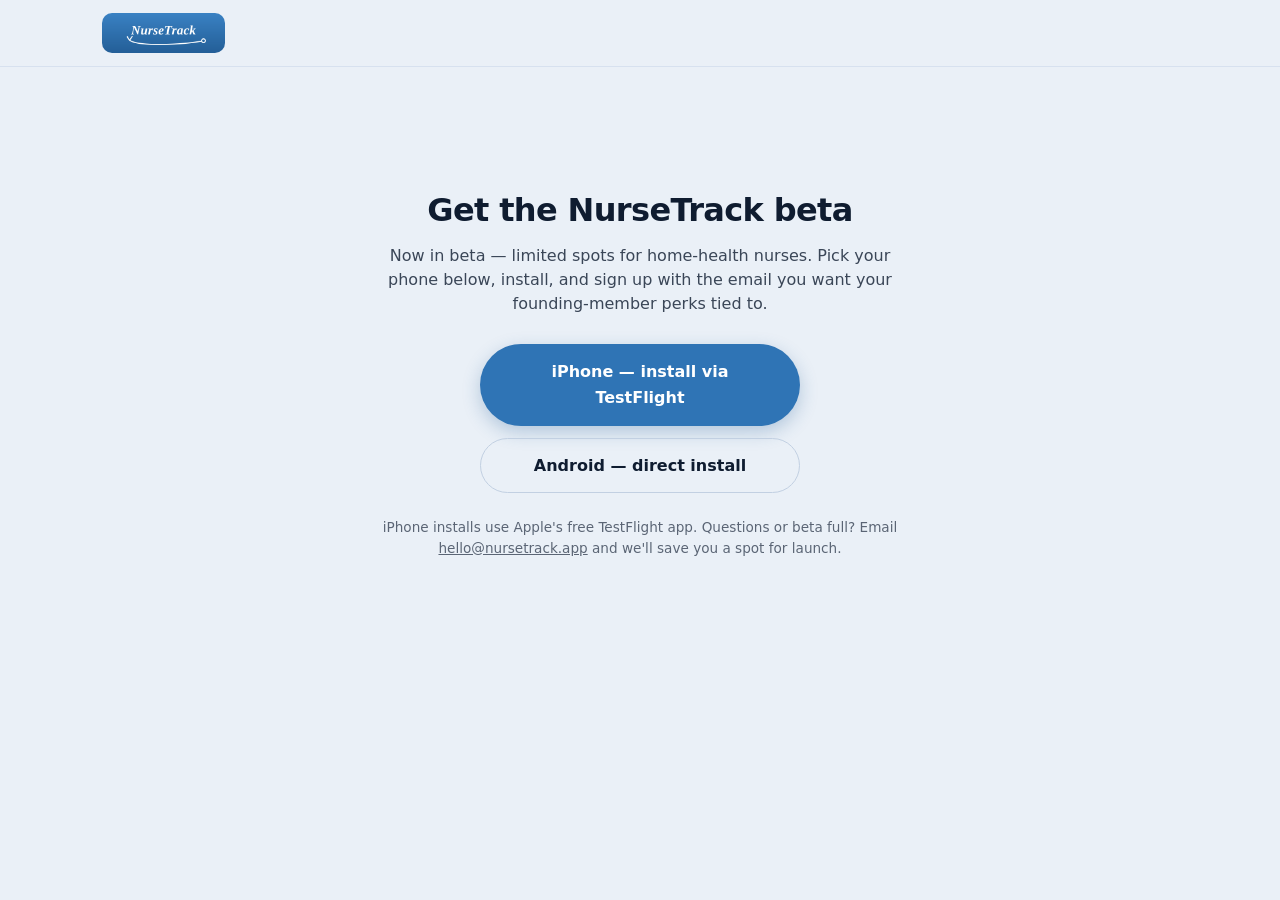
==== get.html @ 3b5f32b3 "feat: beta install redirects (/get, /ios, /android) + beta CTAs /ios 302s to the TestFlight public l" ====
<!DOCTYPE html>
<html lang="en">
<head>
  <meta charset="utf-8" />
  <meta name="viewport" content="width=device-width, initial-scale=1" />
  <meta name="theme-color" content="#2f74b5" />
  <title>Get NurseTrack — beta access</title>
  <meta name="description" content="Install the NurseTrack beta — limited spots for home-health nurses. iPhone via TestFlight, Android direct install." />
  <meta name="robots" content="noindex" />
  <link rel="icon" type="image/png" href="assets/app-icon-preview.png" />
  <link rel="stylesheet" href="styles.css" />
  <style>
    /* Page-scoped layout: a centered chooser card. Phones normally never
       see this page (vercel.json user-agent redirects send them straight
       to TestFlight / the APK); this is the desktop + unknown-device
       fallback, so it stays deliberately minimal. */
    .gt-wrap {
      min-height: 70vh;
      display: flex;
      align-items: center;
      justify-content: center;
      padding: 48px 20px;
    }
    .gt-card {
      max-width: 520px;
      width: 100%;
      text-align: center;
    }
    .gt-card h1 { margin-bottom: 12px; }
    .gt-sub { opacity: 0.8; margin-bottom: 28px; line-height: 1.5; }
    .gt-buttons {
      display: flex;
      flex-direction: column;
      gap: 12px;
      max-width: 320px;
      margin: 0 auto 24px;
    }
    .gt-note { font-size: 0.85rem; opacity: 0.65; line-height: 1.5; }
    .gt-note a { color: inherit; }
  </style>
</head>
<body id="top">
  <header class="mk-nav">
    <div class="mk-wrap mk-navrow">
      <a class="mk-wordmark" href="/" aria-label="NurseTrack — home">
        <picture>
          <source srcset="assets/wordmark-banner-dark.png" media="(prefers-color-scheme: dark)" />
          <img src="assets/wordmark-banner.png" alt="NurseTrack" width="1600" height="520" />
        </picture>
      </a>
    </div>
  </header>

  <main class="gt-wrap">
    <div class="gt-card">
      <h1>Get the NurseTrack beta</h1>
      <p class="gt-sub">
        Now in beta — limited spots for home-health nurses.
        Pick your phone below, install, and sign up with the email
        you want your founding-member perks tied to.
      </p>
      <div class="gt-buttons">
        <a class="mk-btn primary" href="/ios">iPhone — install via TestFlight</a>
        <a class="mk-btn ghost" href="/android">Android — direct install</a>
      </div>
      <p class="gt-note">
        iPhone installs use Apple's free TestFlight app.
        Questions or beta full? Email
        <a href="mailto:hello@nursetrack.app">hello@nursetrack.app</a>
        and we'll save you a spot for launch.
      </p>
    </div>
  </main>
</body>
</html>
---- styles.css ----
/*
 * NurseTrack marketing site — nursetrack.app
 * Theme: "Deep Azure", mirrored from the mobile app (nursetrack/src/theme/tokens.ts).
 * Static site: no build step, no external requests, system font stack.
 * Light is the default; the dark palette applies via prefers-color-scheme.
 */

:root {
  color-scheme: light;
  --nt-bg: #eaf0f7;
  --nt-surface: #ffffff;
  --nt-surface-raised: #ffffff;
  --nt-hairline: #e4ebf4;
  --nt-border: #d7e1ef;
  --nt-border-strong: #c2d0e2;
  --nt-text-primary: #0f1c30;
  --nt-text-secondary: #4c5c78;
  --nt-text-tertiary: #8592ab;
  --nt-accent: #2f74b5;
  --nt-accent-hover: #245f98;
  --nt-accent-text: #245f98;
  --nt-accent-bg: rgba(47, 116, 181, 0.1);
  --nt-on-accent: #ffffff;
  --nt-success: #14a06a;
  --nt-success-bg: rgba(20, 160, 106, 0.1);
  --nt-warning: #c77d18;
  --nt-warning-bg: rgba(199, 125, 24, 0.12);
  --nt-danger: #d1493f;

  /* marketing-only derived tokens */
  --mk-band-bg: linear-gradient(135deg, #2f74b5, #245f98);
  --mk-band-ink: #ffffff;
  --mk-band-sub: rgba(255, 255, 255, 0.84);
  --mk-band-eyebrow: rgba(255, 255, 255, 0.7);
  --mk-nav-bg: rgba(234, 240, 247, 0.86);
  --mk-shadow-sm: 0 1px 2px rgba(15, 28, 48, 0.05), 0 2px 8px rgba(15, 28, 48, 0.05);
  --mk-shadow-lg: 0 10px 40px rgba(15, 28, 48, 0.14), 0 2px 8px rgba(15, 28, 48, 0.08);
  --mk-btn-shadow: 0 6px 18px rgba(36, 95, 152, 0.28);
  --mk-btn-shadow-hover: 0 12px 28px rgba(36, 95, 152, 0.34);
  --mk-ph-bg: #fdf3d7;
  --mk-ph-ink: #8a6d00;
}

@media (prefers-color-scheme: dark) {
  :root {
    color-scheme: dark;
    --nt-bg: #0b121e;
    --nt-surface: #131c2b;
    --nt-surface-raised: #1a2434;
    --nt-hairline: rgba(160, 180, 210, 0.08);
    --nt-border: #223145;
    --nt-border-strong: #2c3d55;
    --nt-text-primary: #ffffff;
    --nt-text-secondary: #b6c2d6;
    --nt-text-tertiary: #8a97ad;
    --nt-accent: #5b9bd5;
    --nt-accent-hover: #4d8fd6;
    --nt-accent-text: #8fbde6;
    --nt-accent-bg: rgba(91, 155, 213, 0.15);
    --nt-on-accent: #0b121e;
    --nt-success: #3fcf8e;
    --nt-success-bg: rgba(63, 207, 142, 0.14);
    --nt-warning: #f0b45e;
    --nt-warning-bg: rgba(240, 180, 94, 0.16);
    --nt-danger: #f2837b;

    --mk-band-bg: linear-gradient(135deg, #17273d, #101b2c);
    --mk-band-ink: #ffffff;
    --mk-band-sub: #b6c2d6;
    --mk-band-eyebrow: #8fbde6;
    --mk-nav-bg: rgba(11, 18, 30, 0.86);
    --mk-shadow-sm: 0 1px 2px rgba(0, 0, 0, 0.3), 0 2px 8px rgba(0, 0, 0, 0.3);
    --mk-shadow-lg: 0 14px 44px rgba(0, 0, 0, 0.5), 0 2px 10px rgba(0, 0, 0, 0.35);
    --mk-btn-shadow: 0 6px 18px rgba(0, 0, 0, 0.4);
    --mk-btn-shadow-hover: 0 12px 28px rgba(0, 0, 0, 0.5);
    --mk-ph-bg: #3a2f0a;
    --mk-ph-ink: #e8c15a;
  }
}

*, *::before, *::after { box-sizing: border-box; }

html { scroll-behavior: smooth; }

body {
  margin: 0;
  background: var(--nt-bg);
  color: var(--nt-text-primary);
  font-family: -apple-system, BlinkMacSystemFont, 'Segoe UI', system-ui, Roboto,
    Helvetica, Arial, sans-serif;
  line-height: 1.6;
  -webkit-font-smoothing: antialiased;
  -moz-osx-font-smoothing: grayscale;
  min-height: 100vh;
  overflow-x: hidden;
}

a { color: inherit; }
img { max-width: 100%; }
h1, h2, h3, h4 {
  letter-spacing: -0.02em;
  line-height: 1.12;
  margin: 0;
  text-wrap: balance;
}

.mk-wrap { max-width: 1120px; margin: 0 auto; padding: 0 22px; }

.mk-eyebrow {
  font-size: 12.5px;
  letter-spacing: 0.16em;
  text-transform: uppercase;
  color: var(--nt-accent-text);
  font-weight: 700;
  margin: 0;
}

/* ---------- buttons (pill, matching the app's primary buttons) ---------- */
.mk-btn {
  display: inline-flex;
  align-items: center;
  justify-content: center;
  gap: 9px;
  font-family: inherit;
  font-weight: 700;
  font-size: 16px;
  border-radius: 999px;
  padding: 14px 26px;
  text-decoration: none;
  cursor: pointer;
  border: 1px solid transparent;
  transition: transform 0.15s ease, box-shadow 0.15s ease, background 0.15s ease;
  min-height: 48px; /* tap-friendly */
}
.mk-btn.primary {
  background: var(--nt-accent);
  color: var(--nt-on-accent);
  box-shadow: var(--mk-btn-shadow);
}
.mk-btn.primary:hover {
  background: var(--nt-accent-hover);
  transform: translateY(-2px);
  box-shadow: var(--mk-btn-shadow-hover);
}
.mk-btn.ghost {
  background: transparent;
  color: var(--nt-text-primary);
  border-color: var(--nt-border-strong);
}
.mk-btn.ghost:hover { border-color: var(--nt-accent); color: var(--nt-accent-text); }
.mk-btn.small { padding: 9px 18px; font-size: 14px; min-height: 40px; }
.mk-btn:focus-visible { outline: 3px solid var(--nt-accent); outline-offset: 2px; }

/* ---------- brand lockups (wordmark banner + app icon) ---------- */
.mk-wordmark {
  display: inline-flex;
  align-items: center;
  text-decoration: none;
}
.mk-wordmark img {
  display: block;
  height: 40px;
  width: auto;
  border-radius: 10px;
}
.mk-wordmark.foot img { height: 34px; }
.mk-appicon {
  width: 64px;
  height: 64px;
  border-radius: 15px;
  overflow: hidden;
  box-shadow: var(--mk-shadow-sm);
  flex: none;
}
.mk-appicon img {
  width: 100%;
  height: 100%;
  object-fit: cover;
  /* the preview PNG has a light matte around the icon — zoom past it */
  transform: scale(1.34);
}
.mk-appicon.lg { width: 76px; height: 76px; border-radius: 18px; }

/* ---------- nav ---------- */
.mk-nav {
  position: sticky;
  top: 0;
  z-index: 50;
  background: var(--mk-nav-bg);
  backdrop-filter: blur(10px);
  -webkit-backdrop-filter: blur(10px);
  border-bottom: 1px solid var(--nt-border);
}
.mk-navrow { display: flex; align-items: center; justify-content: space-between; height: 66px; }
.mk-brand {
  display: flex; align-items: center; gap: 10px;
  font-weight: 800; font-size: 19px; letter-spacing: -0.02em;
  text-decoration: none; color: var(--nt-text-primary);
}
.mk-navlinks { display: flex; align-items: center; gap: 24px; }
.mk-navlinks a.txt {
  font-size: 14.5px; color: var(--nt-text-secondary);
  text-decoration: none; font-weight: 600;
  min-height: 48px; display: inline-flex; align-items: center;
}
.mk-navlinks a.txt:hover { color: var(--nt-text-primary); }
@media (max-width: 760px) { .mk-navlinks .hide { display: none; } }

/* ---------- hero ---------- */
.mk-hero { padding: clamp(44px, 7vw, 84px) 0 clamp(40px, 5vw, 64px); }
.mk-herogrid {
  display: grid; grid-template-columns: 1.05fr 0.95fr;
  gap: 48px; align-items: center;
}
@media (max-width: 880px) { .mk-herogrid { grid-template-columns: 1fr; gap: 38px; } }
.mk-hero h1 { font-size: clamp(38px, 6.4vw, 66px); font-weight: 800; margin: 16px 0 0; }
.mk-hero h1 .u { color: var(--nt-accent); }
@media (prefers-color-scheme: dark) { .mk-hero h1 .u { color: var(--nt-accent-text); } }
.mk-hero .sub {
  font-size: clamp(17px, 2.2vw, 20px); color: var(--nt-text-secondary);
  max-width: 36ch; margin: 20px 0 0;
}
.mk-cta-row { display: flex; gap: 14px; flex-wrap: wrap; margin-top: 30px; }
.mk-trust {
  margin-top: 20px; font-size: 13.5px; color: var(--nt-text-secondary);
  display: flex; align-items: center; gap: 8px;
}
.mk-trust svg { width: 16px; height: 16px; color: var(--nt-success); flex: none; }

.mk-reveal { opacity: 0; transform: translateY(14px); }
.mk-reveal.in { opacity: 1; transform: none; transition: opacity 0.7s ease, transform 0.7s ease; }

/* ---------- phone mockup ---------- */
.mk-phonewrap { position: relative; display: grid; place-items: center; }
.mk-glow {
  position: absolute; inset: -10% -6% -6% -6%;
  background: radial-gradient(60% 55% at 60% 30%, var(--nt-accent-bg), transparent 70%);
  filter: blur(10px); z-index: 0;
}
.mk-phone {
  position: relative; z-index: 1;
  width: min(300px, 80vw); aspect-ratio: 295 / 600;
  background: var(--nt-surface); border: 1px solid var(--nt-border);
  border-radius: 38px; box-shadow: var(--mk-shadow-lg); padding: 12px;
}
.mk-screen {
  height: 100%; border-radius: 28px; overflow: hidden;
  background: linear-gradient(180deg, var(--nt-accent), var(--nt-accent-hover));
  position: relative; display: flex; flex-direction: column;
}
.mk-stbar {
  display: flex; align-items: center; justify-content: space-between;
  padding: 14px 16px 8px; color: #fff;
}
.mk-stbar .t { font-size: 12px; opacity: 0.85; font-variant-numeric: tabular-nums; }
.mk-stbar .b { display: flex; gap: 5px; }
.mk-stbar .b i {
  width: 5px; height: 5px; border-radius: 50%;
  background: rgba(255, 255, 255, 0.7); display: block;
}
.mk-apphdr { color: #fff; padding: 2px 18px 14px; display: flex; align-items: center; gap: 12px; }
.mk-apphdr .mk-appicon { width: 40px; height: 40px; border-radius: 10px; }
.mk-apphdr .hi { font-size: 13px; opacity: 0.85; }
.mk-apphdr .h2 { font-size: 18px; font-weight: 800; letter-spacing: -0.02em; }
.mk-sheet {
  flex: 1; background: var(--nt-bg); border-radius: 22px 22px 0 0;
  margin-top: 2px; padding: 16px 14px;
  display: flex; flex-direction: column; gap: 11px; overflow: hidden;
}
.mk-card {
  background: var(--nt-surface); border: 1px solid var(--nt-border);
  border-radius: 14px; padding: 13px 14px; box-shadow: var(--mk-shadow-sm);
}
.mk-card .lab {
  font-size: 10px; letter-spacing: 0.12em; text-transform: uppercase;
  color: var(--nt-text-tertiary); font-weight: 700;
  display: flex; align-items: center; justify-content: space-between;
}
.mk-card .lab.start { justify-content: flex-start; gap: 6px; }
.mk-badge {
  font-size: 9.5px; font-weight: 700; padding: 2px 8px; border-radius: 20px;
  background: var(--nt-accent-bg); color: var(--nt-accent-text);
}
.mk-noteline { height: 7px; border-radius: 4px; background: var(--nt-bg); margin-top: 9px; }
.mk-noteline.s { width: 88%; } .mk-noteline.m { width: 66%; } .mk-noteline.l { width: 94%; }
.mk-miletile {
  background: var(--nt-surface); border: 1px solid var(--nt-border);
  border-radius: 14px; padding: 13px 14px; box-shadow: var(--mk-shadow-sm);
  display: flex; align-items: center; justify-content: space-between;
}
.mk-miletile .lab {
  font-size: 10px; letter-spacing: 0.12em; text-transform: uppercase;
  color: var(--nt-text-tertiary); font-weight: 700;
  display: flex; align-items: center; justify-content: flex-start; gap: 6px;
}
.mk-miletile .n {
  font-weight: 800; font-size: 22px; color: var(--nt-success);
  font-variant-numeric: tabular-nums;
}
.mk-miletile .sub { font-size: 11px; color: var(--nt-text-secondary); margin-top: 1px; }
.mk-miletile svg { color: var(--nt-success); }
.mk-odo { display: flex; align-items: baseline; gap: 6px; }
.mk-routepill {
  display: flex; align-items: center; gap: 9px;
  background: var(--nt-accent); color: var(--nt-on-accent);
  border-radius: 999px; padding: 11px 14px; font-size: 12.5px; font-weight: 700;
}
.mk-routepill .dot {
  width: 8px; height: 8px; border-radius: 50%; background: var(--nt-success);
  flex: none; box-shadow: 0 0 0 3px var(--nt-success-bg);
}
.mk-routepill.tight { margin-top: 6px; align-self: flex-start; }

/* ---------- problem band ---------- */
.mk-band { background: var(--mk-band-bg); color: var(--mk-band-ink); }
@media (prefers-color-scheme: dark) {
  .mk-band { border-top: 1px solid var(--nt-border); border-bottom: 1px solid var(--nt-border); }
}
.mk-band .mk-wrap { padding-top: clamp(46px, 6vw, 74px); padding-bottom: clamp(46px, 6vw, 74px); }
.mk-band .mk-eyebrow { color: var(--mk-band-eyebrow); }
.mk-band h2 { color: var(--mk-band-ink); font-size: clamp(26px, 4vw, 40px); font-weight: 800; max-width: 22ch; margin-top: 14px; }
.mk-band .lede { color: var(--mk-band-sub); font-size: 18px; max-width: 56ch; margin: 16px 0 0; }
.mk-statgrid { display: grid; grid-template-columns: repeat(4, 1fr); gap: 22px; margin-top: 40px; }
@media (max-width: 820px) { .mk-statgrid { grid-template-columns: repeat(2, 1fr); gap: 26px; } }
.mk-stat .big {
  font-weight: 800; font-size: clamp(30px, 4.4vw, 46px);
  color: var(--mk-band-ink); letter-spacing: -0.02em; font-variant-numeric: tabular-nums;
}
.mk-stat .cap { color: var(--mk-band-sub); font-size: 14px; margin-top: 6px; max-width: 24ch; }

/* ---------- sections / features ---------- */
section { padding: clamp(56px, 7vw, 96px) 0; }
.mk-band.mk-sec, .mk-price.mk-sec { padding: 0; }
.mk-sechead { max-width: 62ch; }
.mk-sechead h2 { font-size: clamp(28px, 4.2vw, 44px); font-weight: 800; margin-top: 14px; }
.mk-sechead p { color: var(--nt-text-secondary); font-size: 18px; margin: 16px 0 0; }
.mk-features { margin-top: 36px; }

.mk-feature {
  display: grid; grid-template-columns: 1fr 1fr;
  gap: clamp(28px, 5vw, 68px); align-items: center;
  padding: clamp(30px, 4vw, 44px) 0; border-top: 1px solid var(--nt-border);
}
.mk-feature:first-of-type { border-top: none; }
.mk-feature.flip .mk-fvis { order: -1; }
@media (max-width: 860px) {
  .mk-feature { grid-template-columns: 1fr; gap: 26px; }
  .mk-feature.flip .mk-fvis { order: 0; }
}
.mk-ftag {
  font-size: 12px; letter-spacing: 0.14em; text-transform: uppercase;
  color: var(--nt-accent-text); font-weight: 700;
}
.mk-feature h3 { font-size: clamp(23px, 3vw, 31px); font-weight: 800; margin-top: 12px; }
.mk-feature p { color: var(--nt-text-secondary); font-size: 16.5px; margin: 14px 0 0; max-width: 44ch; }
.mk-fstat {
  margin-top: 20px; display: inline-flex; align-items: baseline; gap: 10px;
  background: var(--nt-surface); border: 1px solid var(--nt-border);
  border-radius: 12px; padding: 11px 15px; box-shadow: var(--mk-shadow-sm);
}
.mk-fstat b {
  font-size: 24px; font-weight: 800; color: var(--nt-accent-text);
  font-variant-numeric: tabular-nums; letter-spacing: -0.02em;
}
.mk-fstat span { font-size: 13.5px; color: var(--nt-text-secondary); }
.mk-fvis {
  background: var(--nt-surface); border: 1px solid var(--nt-border);
  border-radius: 16px; box-shadow: var(--mk-shadow-lg); padding: 22px;
  min-height: 230px; display: flex; flex-direction: column; justify-content: center;
  gap: 12px; position: relative; overflow: hidden;
}

/* mini viz pieces */
.mk-vrow { display: flex; align-items: center; gap: 12px; }
.mk-vrow.wrap { margin-top: 6px; flex-wrap: wrap; }
.mk-vrow svg { flex: none; }
.mk-vchip {
  font-size: 11.5px; font-weight: 700; padding: 4px 10px; border-radius: 999px;
  background: var(--nt-bg); color: var(--nt-text-secondary);
  border: 1px solid var(--nt-hairline);
}
.mk-vchip.on { background: var(--nt-accent-bg); color: var(--nt-accent-text); border-color: transparent; }
.mk-vchip.pad-top { margin-top: 14px; align-self: flex-start; }
.mk-barwrap { display: flex; flex-direction: column; gap: 10px; }
.mk-barwrap.pad-top { margin-top: 16px; }
.mk-bar { display: flex; align-items: center; gap: 12px; font-size: 12.5px; color: var(--nt-text-secondary); font-variant-numeric: tabular-nums; }
.mk-bar .who { width: 74px; flex: none; }
.mk-bar .who.on, .mk-bar .val.on { color: var(--nt-accent-text); font-weight: 700; }
.mk-bar .track { flex: 1; height: 10px; border-radius: 6px; background: var(--nt-bg); overflow: hidden; }
.mk-bar .fill { height: 100%; border-radius: 6px; display: block; }
.mk-bar .fill.a { width: 100%; background: var(--nt-border-strong); }
.mk-bar .fill.b { width: 9%; background: var(--nt-accent); }
.mk-bar .fill.full { width: 100%; background: var(--nt-accent); }
.mk-moneyrow { display: flex; align-items: baseline; justify-content: space-between; font-variant-numeric: tabular-nums; }
.mk-moneyrow.gap { margin-top: 8px; }
.mk-moneyrow .k { font-size: 13px; color: var(--nt-text-secondary); }
.mk-moneyrow .k.total { color: var(--nt-text-primary); font-weight: 700; }
.mk-moneyrow .v { font-size: 15px; font-weight: 700; color: var(--nt-text-primary); }
.mk-divider { height: 1px; background: var(--nt-border); margin: 14px 0; }
.mk-bigmoney {
  font-weight: 800; font-size: clamp(30px, 4vw, 40px); color: var(--nt-success);
  font-variant-numeric: tabular-nums; letter-spacing: -0.02em;
}
.mk-fine-note { margin: 12px 0 0; font-size: 13px; color: var(--nt-text-secondary); }
.mk-stops { display: flex; flex-direction: column; }
.mk-stop { display: flex; align-items: center; gap: 12px; padding: 7px 0; font-size: 13.5px; }
.mk-stop .pin {
  width: 22px; height: 22px; border-radius: 50%;
  display: grid; place-items: center; font-size: 11px; font-weight: 700;
  color: var(--nt-on-accent); background: var(--nt-accent); flex: none;
}
.mk-stop .pin.acc { background: var(--nt-success); color: #fff; }
.mk-stop .meta { font-size: 11.5px; color: var(--nt-text-tertiary); margin-left: auto; font-variant-numeric: tabular-nums; }

/* "more in the box" grid */
.mk-more { display: grid; grid-template-columns: repeat(3, 1fr); gap: 16px; margin-top: 34px; }
@media (max-width: 820px) { .mk-more { grid-template-columns: 1fr; } }
.mk-morecard {
  background: var(--nt-surface); border: 1px solid var(--nt-border);
  border-radius: 14px; padding: 20px; box-shadow: var(--mk-shadow-sm);
}
.mk-morecard .ic {
  width: 34px; height: 34px; border-radius: 10px;
  background: var(--nt-accent-bg); color: var(--nt-accent-text);
  display: grid; place-items: center; margin-bottom: 12px;
}
.mk-morecard .ic svg { width: 18px; height: 18px; }
.mk-morecard h4 { font-size: 16px; font-weight: 750; margin: 0; }
.mk-morecard p { margin: 6px 0 0; font-size: 14px; color: var(--nt-text-secondary); }

/* ---------- day timeline ---------- */
.mk-day { background: var(--nt-surface); border-top: 1px solid var(--nt-border); border-bottom: 1px solid var(--nt-border); }
.mk-timeline { display: grid; grid-template-columns: repeat(2, 1fr); gap: 16px; margin-top: 38px; }
@media (max-width: 760px) { .mk-timeline { grid-template-columns: 1fr; } }
.mk-tl {
  background: var(--nt-bg); border: 1px solid var(--nt-border);
  border-radius: 16px; padding: 18px 20px; display: flex; gap: 16px;
}
@media (prefers-color-scheme: dark) {
  .mk-tl { background: var(--nt-surface-raised); }
}
.mk-tl .time {
  font-weight: 800; font-size: 14px; color: var(--nt-accent-text);
  flex: none; width: 64px; padding-top: 2px; font-variant-numeric: tabular-nums;
}
.mk-tl h4 { margin: 0; font-size: 16px; font-weight: 750; }
.mk-tl p { margin: 5px 0 0; font-size: 14px; color: var(--nt-text-secondary); }

/* ---------- HIPAA / trust ---------- */
.mk-safe { display: grid; grid-template-columns: 1.1fr 0.9fr; gap: 44px; align-items: center; }
@media (max-width: 820px) { .mk-safe { grid-template-columns: 1fr; gap: 28px; } }
.mk-safe h2 { font-size: clamp(26px, 3.6vw, 38px); font-weight: 800; margin-top: 14px; }
.mk-safe .lede { color: var(--nt-text-secondary); font-size: 17px; margin: 14px 0 0; max-width: 46ch; }
.mk-checks { display: flex; flex-direction: column; gap: 14px; margin-top: 22px; }
.mk-check { display: flex; gap: 13px; align-items: flex-start; }
.mk-check .ic {
  width: 26px; height: 26px; border-radius: 8px;
  background: var(--nt-success-bg); color: var(--nt-success);
  display: grid; place-items: center; flex: none;
}
.mk-check .ic svg { width: 15px; height: 15px; }
.mk-check b { font-weight: 700; }
.mk-check p { margin: 2px 0 0; color: var(--nt-text-secondary); font-size: 14.5px; }
.mk-shield {
  background: var(--nt-surface); border: 1px solid var(--nt-border);
  border-radius: 16px; box-shadow: var(--mk-shadow-lg); padding: 30px; text-align: center;
}
.mk-shield .big {
  width: 74px; height: 74px; border-radius: 20px; background: var(--nt-accent);
  display: grid; place-items: center; margin: 0 auto 16px;
}
.mk-shield .big svg { width: 38px; height: 38px; color: var(--nt-on-accent); }
.mk-shield h3 { font-size: 22px; font-weight: 800; }
.mk-shield p { color: var(--nt-text-secondary); font-size: 14.5px; margin: 8px 0 0; }
.mk-shield .note {
  font-size: 12px; color: var(--nt-text-tertiary); margin-top: 16px;
  border-top: 1px solid var(--nt-border); padding-top: 14px;
}

/* ---------- pricing ---------- */
.mk-price { background: var(--mk-band-bg); color: var(--mk-band-ink); }
@media (prefers-color-scheme: dark) {
  .mk-price { border-top: 1px solid var(--nt-border); border-bottom: 1px solid var(--nt-border); }
}
.mk-price .mk-wrap { text-align: center; }
.mk-price .mk-eyebrow { color: var(--mk-band-eyebrow); }
.mk-price h2 { color: var(--mk-band-ink); font-size: clamp(28px, 4.4vw, 44px); font-weight: 800; margin-top: 12px; }
.mk-pricecard {
  background: var(--nt-surface); color: var(--nt-text-primary);
  border-radius: 16px; box-shadow: var(--mk-shadow-lg);
  max-width: 520px; margin: 36px auto 0; overflow: hidden;
  border: 1px solid var(--nt-border); text-align: left;
}
.mk-pricetop {
  padding: 28px 30px; display: flex; align-items: flex-end;
  justify-content: space-between; gap: 16px; border-bottom: 1px solid var(--nt-border);
  flex-wrap: wrap;
}
.mk-pricetop .plan {
  font-size: 12px; letter-spacing: 0.14em; text-transform: uppercase;
  color: var(--nt-accent-text); font-weight: 700;
}
.mk-pricetop h3 { font-size: 24px; font-weight: 800; margin-top: 6px; }
.mk-amount { text-align: right; }
.mk-amount .n { font-size: 40px; font-weight: 800; letter-spacing: -0.02em; font-variant-numeric: tabular-nums; }
.mk-amount .per { font-size: 13px; color: var(--nt-text-secondary); }
.mk-amount .yr { font-size: 12.5px; color: var(--nt-success); font-weight: 700; margin-top: 3px; }
.mk-plist { padding: 24px 30px; display: grid; gap: 12px; }
.mk-plist .li { display: flex; gap: 11px; align-items: flex-start; font-size: 15px; }
.mk-plist .li svg { width: 18px; height: 18px; color: var(--nt-success); flex: none; margin-top: 3px; }
.mk-pricecta { padding: 0 30px 28px; }
.mk-pricecta .mk-btn { width: 100%; }
.mk-pricecta .fine { text-align: center; font-size: 12.5px; color: var(--nt-text-secondary); margin-top: 12px; }

/* ---------- waitlist / final CTA ---------- */
.mk-final { text-align: center; }
.mk-final h2 { font-size: clamp(30px, 5vw, 50px); font-weight: 800; }
.mk-final .lede { color: var(--nt-text-secondary); font-size: 19px; margin: 18px auto 0; max-width: 46ch; }
.mk-waitform {
  display: flex; gap: 10px; justify-content: center; flex-wrap: wrap;
  margin: 28px auto 0; max-width: 520px;
}
.mk-waitform input[type='email'] {
  flex: 1 1 260px; min-height: 48px; padding: 12px 18px;
  border-radius: 999px; border: 1px solid var(--nt-border-strong);
  background: var(--nt-surface); color: var(--nt-text-primary);
  font-size: 16px; font-family: inherit;
}
.mk-waitform input[type='email']::placeholder { color: var(--nt-text-tertiary); }
.mk-waitform input[type='email']:focus-visible { outline: 3px solid var(--nt-accent); outline-offset: 1px; border-color: transparent; }
.mk-wait-note { font-size: 13px; color: var(--nt-text-tertiary); margin-top: 12px; }
.mk-wait-note a { color: var(--nt-accent-text); }
.mk-wait-err { font-size: 13.5px; color: var(--nt-danger); margin-top: 10px; font-weight: 600; }
.mk-joined {
  display: inline-flex; align-items: center; gap: 10px;
  background: var(--nt-success-bg); color: var(--nt-success);
  border: 1px solid var(--nt-success); border-radius: 14px;
  padding: 14px 20px; margin-top: 28px; font-weight: 700; font-size: 15.5px;
  text-align: left;
}
.mk-joined svg { width: 20px; height: 20px; flex: none; }
.mk-storerow {
  display: inline-flex; align-items: center; gap: 16px; margin-top: 26px;
}
.mk-appstore {
  display: inline-flex; align-items: center; gap: 11px;
  background: var(--nt-text-primary); color: var(--nt-bg);
  border-radius: 12px; padding: 9px 18px; text-align: left;
}
.mk-appstore svg { width: 26px; height: 26px; flex: none; }
.mk-appstore .s1 { font-size: 10.5px; letter-spacing: 0.04em; opacity: 0.85; display: block; }
.mk-appstore .s2 { font-size: 16.5px; font-weight: 700; letter-spacing: -0.01em; line-height: 1.15; display: block; }

/* ---------- footer ---------- */
footer {
  border-top: 1px solid var(--nt-border);
  padding: 44px 0 60px; color: var(--nt-text-secondary); font-size: 14px;
}
.mk-footrow { display: flex; justify-content: space-between; gap: 24px; flex-wrap: wrap; align-items: flex-start; }
.mk-footrow .blurb { margin: 12px 0 0; max-width: 36ch; }
.mk-footrow .supp { margin: 10px 0 0; }
.mk-footrow .supp a { color: var(--nt-accent-text); font-weight: 600; text-decoration: none; }
.mk-footlinks { display: flex; gap: 22px; flex-wrap: wrap; }
.mk-footlinks a {
  color: var(--nt-text-secondary); text-decoration: none; font-weight: 600;
  min-height: 48px; display: inline-flex; align-items: center;
}
.mk-footlinks a:hover { color: var(--nt-text-primary); }
.mk-sources {
  font-size: 11.5px; color: var(--nt-text-tertiary); margin-top: 22px;
  line-height: 1.7; max-width: 78ch;
}
.mk-sources a { color: var(--nt-text-tertiary); }

/* =======================================================================
   Legal pages (privacy.html / terms.html)
   ======================================================================= */
.mk-legal { max-width: 780px; margin: 0 auto; padding: 0 22px 90px; }
.mk-legal-top { padding: 44px 0 22px; border-bottom: 2px solid var(--nt-accent); }
.mk-legal-top h1 { font-size: clamp(26px, 4vw, 36px); font-weight: 800; margin: 20px 0 6px; }
.mk-legal-top .meta { font-size: 13px; color: var(--nt-text-tertiary); margin: 0; }
.mk-ph {
  background: var(--mk-ph-bg); color: var(--mk-ph-ink);
  border-radius: 5px; padding: 0 5px; font-size: 0.9em; font-weight: 700;
}
.mk-callout {
  background: var(--nt-accent-bg); border: 1px solid var(--nt-accent);
  border-radius: 12px; padding: 14px 16px; margin: 20px 0; font-size: 14.5px;
}
.mk-callout b { color: var(--nt-accent-text); }
.mk-warnbox {
  background: var(--nt-warning-bg); border: 1px solid var(--nt-warning);
  border-radius: 12px; padding: 14px 16px; margin: 12px 0 16px;
  color: var(--nt-warning); font-weight: 600; font-size: 14.5px;
}
.mk-legal section.cl { margin-top: 26px; padding: 0; }
.mk-legal section.cl h3 {
  font-size: 17px; font-weight: 750; margin: 0 0 8px;
  display: flex; gap: 10px; align-items: baseline;
}
.mk-legal section.cl h3 .n { font-size: 13px; color: var(--nt-accent-text); font-weight: 800; }
.mk-legal h2.doc {
  font-size: 24px; font-weight: 800; letter-spacing: -0.02em;
  padding-top: 26px; border-top: 1px solid var(--nt-border); margin: 42px 0 4px;
}
.mk-legal p { margin: 0 0 12px; font-size: 15.5px; }
.mk-legal ul { margin: 0 0 12px; padding-left: 22px; font-size: 15.5px; }
.mk-legal li { margin: 5px 0; }
.mk-legal a { color: var(--nt-accent-text); font-weight: 600; }
.mk-legal-foot {
  margin-top: 50px; padding-top: 22px; border-top: 1px solid var(--nt-border);
  font-size: 13px; color: var(--nt-text-tertiary);
  display: flex; justify-content: space-between; flex-wrap: wrap; gap: 12px;
}
.mk-legal-foot .links { display: flex; gap: 16px; }
.mk-legal-foot a { color: var(--nt-accent-text); text-decoration: none; font-weight: 700; }

/* ---------- motion ---------- */
@media (prefers-reduced-motion: reduce) {
  html { scroll-behavior: auto; }
  .mk-reveal { opacity: 1 !important; transform: none !important; transition: none !important; }
  .mk-btn { transition: none; }
  .mk-btn.primary:hover { transform: none; }
}
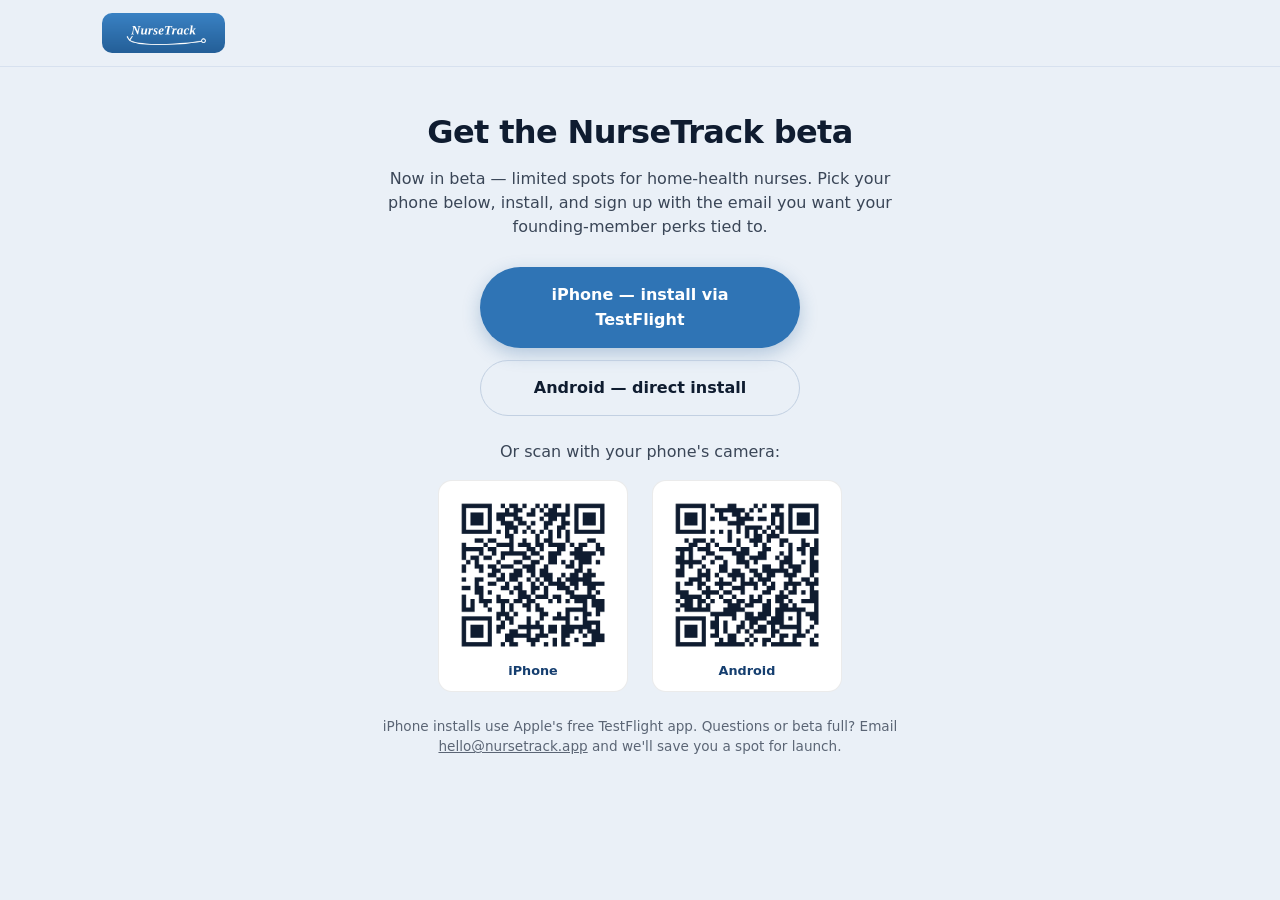
==== commit 019d66f0: "feat: scannable QR codes on the /get chooser page The chooser only renders on non-phones (phones aut" ====
--- a/get.html
+++ b/get.html
@@ -37,6 +37,16 @@
     }
     .gt-note { font-size: 0.85rem; opacity: 0.65; line-height: 1.5; }
     .gt-note a { color: inherit; }
+    .gt-qrs {
+      display: flex; gap: 24px; justify-content: center;
+      flex-wrap: wrap; margin: 8px 0 24px;
+    }
+    .gt-qr {
+      background: #fff; border: 1px solid rgba(0,0,0,0.08);
+      border-radius: 14px; padding: 14px 14px 10px; text-align: center;
+    }
+    .gt-qr img { width: 160px; height: 160px; display: block; }
+    .gt-qr .lbl { font-size: 0.8rem; font-weight: 700; color: #153e6f; margin-top: 6px; }
   </style>
 </head>
 <body id="top">
@@ -63,6 +73,20 @@
         <a class="mk-btn primary" href="/ios">iPhone — install via TestFlight</a>
         <a class="mk-btn ghost" href="/android">Android — direct install</a>
       </div>
+      <!-- Desktop path: this page only renders on non-phones (phones
+           auto-redirect via vercel.json), so show scannable codes —
+           "reading this on a laptop, phone in hand" is the main case. -->
+      <p class="gt-sub" style="margin-bottom:16px">Or scan with your phone's camera:</p>
+      <div class="gt-qrs">
+        <div class="gt-qr">
+          <img src="assets/qr-ios.png" alt="QR code — install on iPhone" width="160" height="160" />
+          <div class="lbl">iPhone</div>
+        </div>
+        <div class="gt-qr">
+          <img src="assets/qr-android.png" alt="QR code — install on Android" width="160" height="160" />
+          <div class="lbl">Android</div>
+        </div>
+      </div>
       <p class="gt-note">
         iPhone installs use Apple's free TestFlight app.
         Questions or beta full? Email
--- a/styles.css
+++ b/styles.css
@@ -622,3 +622,45 @@
   .mk-btn { transition: none; }
   .mk-btn.primary:hover { transform: none; }
 }
+
+/* ---------- founding-member offers (pricing section) ---------- */
+/* Sits above the price card; uses the warning palette for the badge so
+   the scarcity line reads as a highlight, not an error. Numbers in the
+   HTML must stay in sync with App Store Connect / RevenueCat. */
+.mk-founding {
+  max-width: 640px; margin: 32px auto 8px; text-align: center;
+}
+.mk-founding-badge {
+  display: inline-block; padding: 6px 14px; border-radius: 999px;
+  background: var(--nt-warning-bg); color: var(--nt-warning);
+  font-size: 12px; font-weight: 700; letter-spacing: 0.08em;
+  text-transform: uppercase; margin-bottom: 18px;
+}
+.mk-founding-grid {
+  display: grid; grid-template-columns: 1fr 1fr; gap: 14px; text-align: left;
+}
+@media (max-width: 560px) {
+  .mk-founding-grid { grid-template-columns: 1fr; }
+}
+.mk-founding-deal {
+  background: var(--nt-surface); border: 1px solid var(--nt-border);
+  border-radius: 14px; padding: 18px 20px; box-shadow: var(--mk-shadow-sm);
+}
+.mk-founding-deal .fd-price {
+  font-size: 28px; font-weight: 800; color: var(--nt-accent-text);
+}
+.mk-founding-deal .fd-price span {
+  font-size: 14px; font-weight: 600; color: var(--nt-text-tertiary);
+}
+.mk-founding-deal .fd-label {
+  font-size: 12px; letter-spacing: 0.1em; text-transform: uppercase;
+  color: var(--nt-text-secondary); margin: 2px 0 8px; font-weight: 700;
+}
+.mk-founding-deal p {
+  font-size: 14px; line-height: 1.55; color: var(--nt-text-secondary); margin: 0;
+}
+.mk-founding-note {
+  /* Sits on the blue band, not a card — use band ink, not page grays. */
+  margin-top: 14px; font-size: 13px; color: var(--mk-band-sub);
+}
+.mk-founding-note a { color: var(--mk-band-ink); font-weight: 600; }
